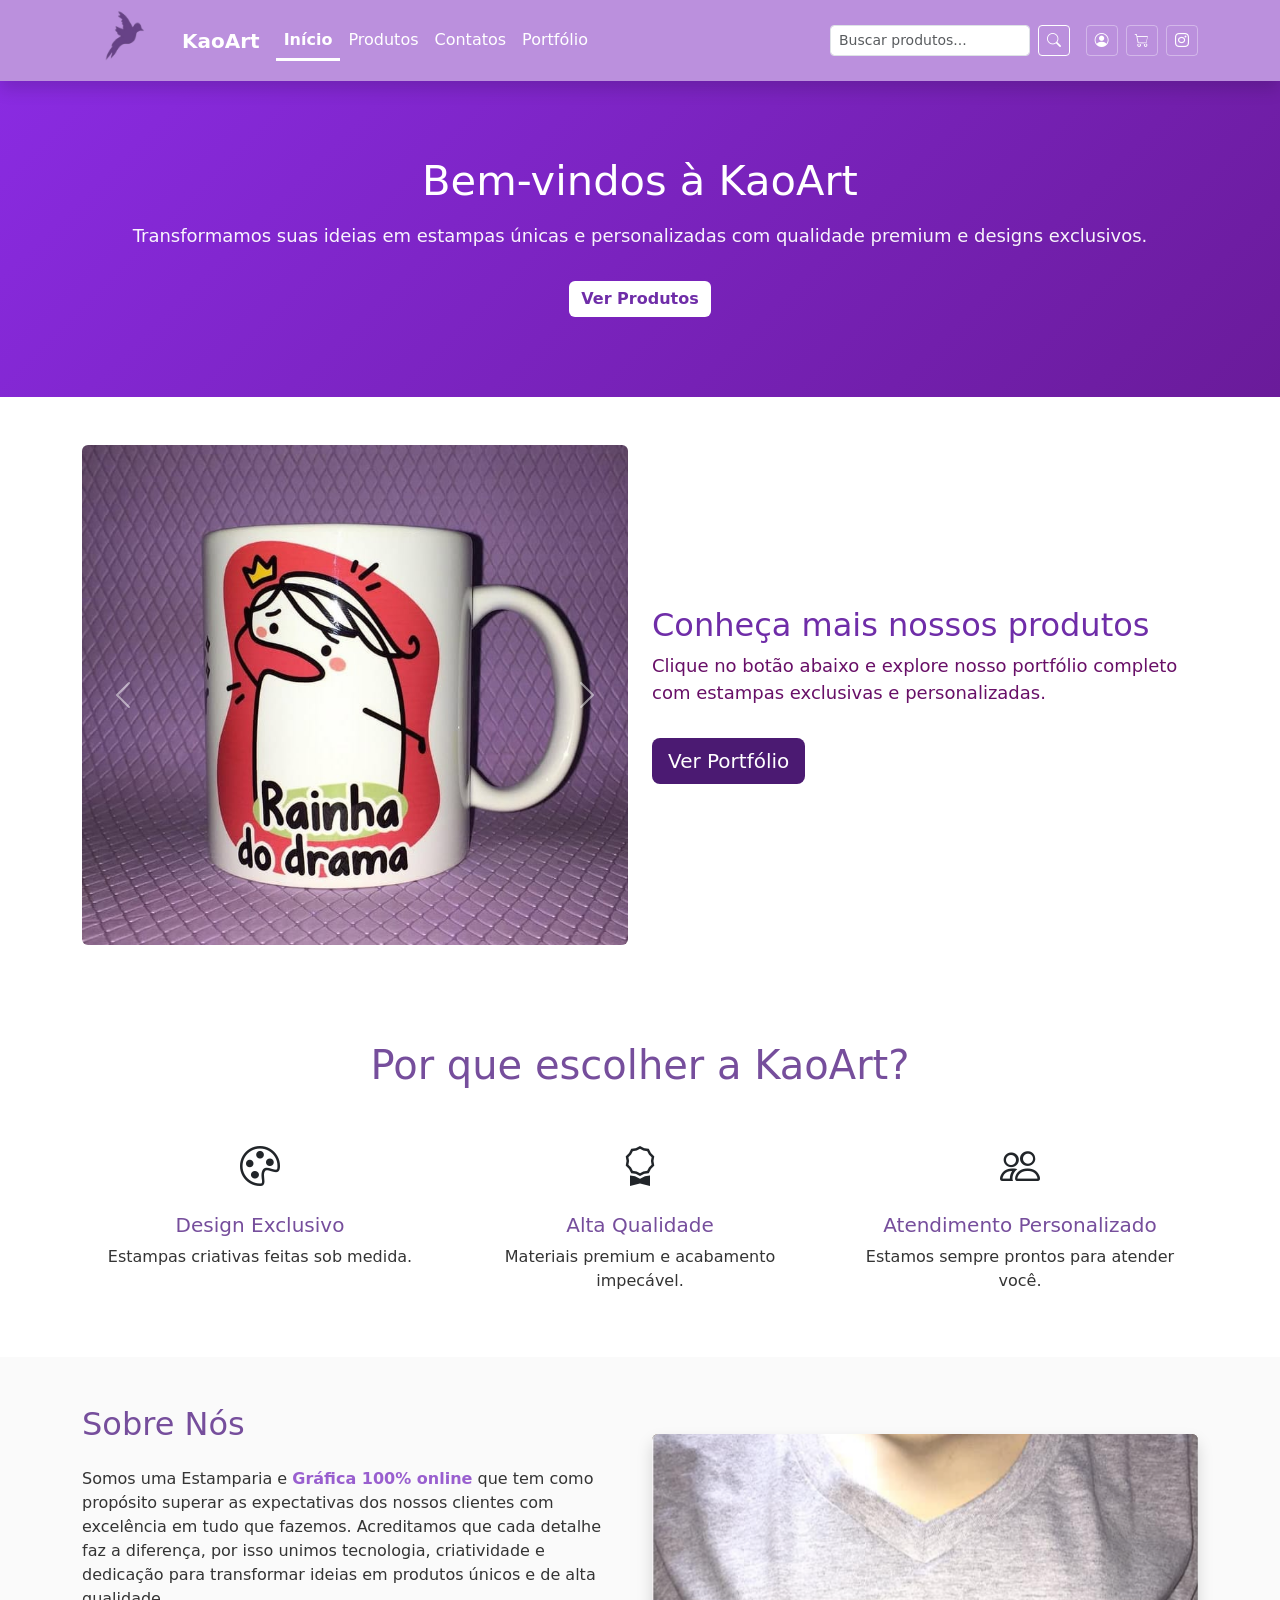
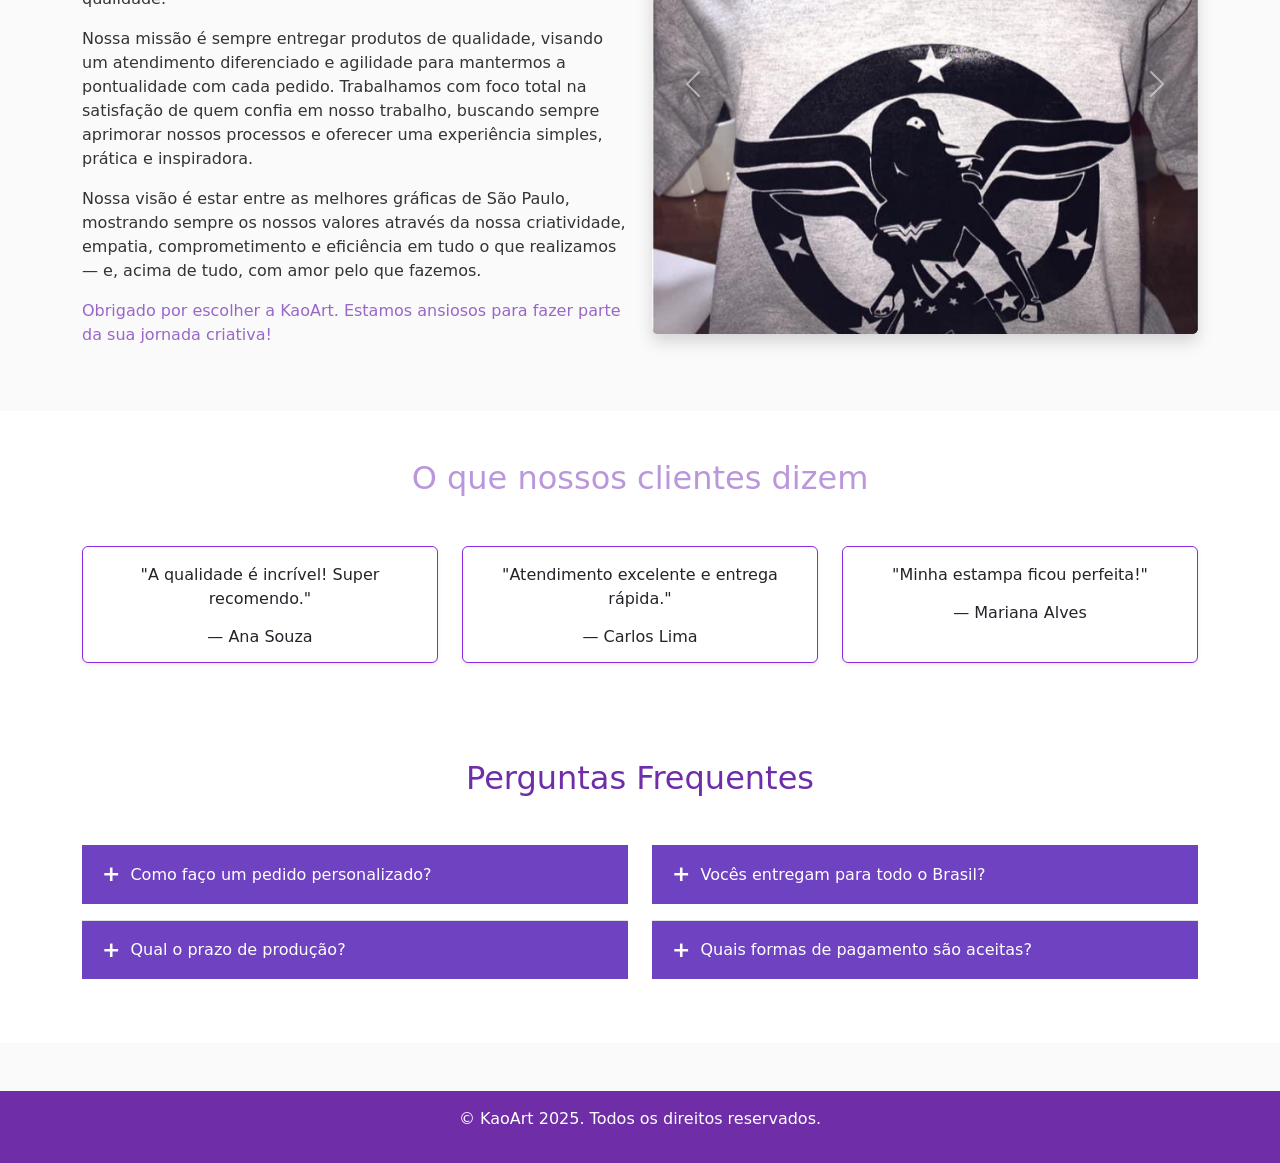
==== index.html @ a5fee168 "Páginas estáticas + Back End em PHP da tela de login" ====
<!DOCTYPE html>
<html lang="pt-br">

<head>
  <meta charset="UTF-8">
  <meta name="viewport" content="width=device-width, initial-scale=1.0">
  <link href="https://cdn.jsdelivr.net/npm/bootstrap@5.3.3/dist/css/bootstrap.min.css" rel="stylesheet">
  <link href="https://cdn.jsdelivr.net/npm/bootstrap-icons@1.11.3/font/bootstrap-icons.css" rel="stylesheet">
  <link href="Css/style.css" rel="stylesheet">
  <script src="js/atualizarCarrinho.js" defer></script>

  <title>KaoArt - Estamparia</title>
</head>

<body>


  <nav class="navbar navbar-expand-lg navbar-dark fixed-top shadow">
    <div class="container">
      <img src="img/passaroKao.png" alt="logotipo KaoArt" id="passaro" />
      <a class="navbar-brand fw-bold" href="#">KaoArt</a>

      <button class="navbar-toggler" type="button" data-bs-toggle="collapse" data-bs-target="#navbarMenu">
        <span class="navbar-toggler-icon"></span>
      </button>

      <div class="collapse navbar-collapse" id="navbarMenu">
        <ul class="navbar-nav me-auto mb-2 mb-lg-0">
          <li class="nav-item"><a class="nav-link active" href="#inicio">Início</a></li>
          <li class="nav-item"><a class="nav-link" href="produtos.html">Produtos</a></li>
          <li class="nav-item"><a class="nav-link" href="contatos.html">Contatos</a></li>
          <li class="nav-item"><a class="nav-link" href="portfolio.html">Portfólio</a></li>
        </ul>

        <form class="d-flex me-3" role="search">
          <input class="form-control form-control-sm" type="search" placeholder="Buscar produtos..."
            aria-label="Search">
          <button class="btn btn-outline-light btn-sm ms-2" type="submit"><i class="bi bi-search"></i></button>
        </form>


        <div class="d-flex align-items-center">
          <a href="login.html" class="btn btn-outline-light btn-sm me-2"><i class="bi bi-person-circle"></i></a>
          <a href="carrinho.html" class="btn btn-outline-light btn-sm position-relative">
            <i class="bi bi-cart"></i>
            <span class="position-absolute top-0 start-100 translate-middle badge rounded-pill bg-danger"></span>
          </a>
          <a href="https://www.instagram.com/kaao_art/" class="btn btn-outline-light btn-sm ms-2" target="_blank">
            <i class="bi bi-instagram"></i>
          </a>

        </div>
      </div>
    </div>
  </nav>


  <section class="hero" id="inicio">
    <div class="container">
      <h1>Bem-vindos à KaoArt</h1>
      <p class="lead mt-3">Transformamos suas ideias em estampas únicas e personalizadas com qualidade premium e designs
        exclusivos.</p>
      <a href="produtos.html" class="btn btn-light mt-3">Ver Produtos</a>
    </div>
  </section>

  <!-- SEÇÃO DE CONHEÇA NOSSOS PRODUTOS -->
  <section class="hero3 py-5" id="Meio">
    <div class="container">
      <div class="row align-items-center">

        <!-- CARROSSEL (ESQUERDA) -->
        <div class="col-md-6">
          <div id="carouselExampleInterval" class="carousel slide" data-bs-ride="carousel">
            <div class="carousel-inner">

              <div class="carousel-item active" data-bs-interval="3000">
                <img src="img/caneca/caneca3.jpeg" class="d-block w-100 rounded" alt="">
              </div>

              <div class="carousel-item" data-bs-interval="3000">
                <img src="img/Roupas/Camisa 4.png" class="d-block w-100 rounded" alt="">
              </div>

              <div class="carousel-item">
                <img src="img/Roupas/Camisa 6.png" class="d-block w-100 rounded" alt="">
              </div>

            </div>

            <button class="carousel-control-prev" type="button" data-bs-target="#carouselExampleInterval"
              data-bs-slide="prev">
              <span class="carousel-control-prev-icon"></span>
            </button>

            <button class="carousel-control-next" type="button" data-bs-target="#carouselExampleInterval"
              data-bs-slide="next">
              <span class="carousel-control-next-icon"></span>
            </button>

          </div>
        </div>

        <!-- TEXTO (DIREITA) -->
        <div class="col-md-6 text-center text-md-start mt-4 mt-md-0">
          <h2>Conheça mais nossos produtos</h2>
          <p class="lead">
            Clique no botão abaixo e explore nosso portfólio completo com
            estampas exclusivas e personalizadas.
          </p>

          <a href="portfolio.html" class="btn btn-dark btn-lg mt-3">
            Ver Portfólio
          </a>
        </div>

      </div>
    </div>
  </section>

  <!-- SEÇÃO DE  PQ ESCOLHER A KAO ART -->
  <section class="py-5 bg-light">
    <div class="container text-center">
      <h1 class="mb-5" style="color: rgb(118, 78, 156);">Por que escolher a KaoArt?</h2>

        <div class="row">

          <div class="col-md-4">
            <i class="bi bi-palette fs-1 text-dark"></i>
            <h5 class="mt-3" style="color: rgb(118, 78, 156);">Design Exclusivo</h5>
            <p>Estampas criativas feitas sob medida.</p>
          </div>

          <div class="col-md-4 mt-4 mt-md-0">
            <i class="bi bi-award fs-1 text-dark"></i>
            <h5 class="mt-3" style="color: rgb(118, 78, 156);">Alta Qualidade</h5>
            <p>Materiais premium e acabamento impecável.</p>
          </div>

          <div class="col-md-4 mt-4 mt-md-0">
            <i class="bi bi-people fs-1 text-dark"></i>
            <h5 class="mt-3" style="color: rgb(118, 78, 156);">Atendimento Personalizado</h5>
            <p>Estamos sempre prontos para atender você.</p>
          </div>

        </div>
    </div>
  </section>



  <!-- SEÇÃO DE SOBRE NÓS -->
  <section class="py-5" id="sobre-nos">
    <div class="container">
      <div class="row align-items-center">

        <!-- Coluna do Texto (esquerda) -->
        <div class="col-lg-6 mb-4 mb-lg-0">
          <h2 class="text-purple mb-4" style="color: rgb(118, 78, 156);">Sobre Nós</h2>
          <p>
            Somos uma Estamparia e <strong style="color: rgb(153, 95, 207);">Gráfica 100% online</strong> que tem como
            propósito superar as expectativas dos nossos clientes com excelência em tudo que fazemos.
            Acreditamos que cada detalhe faz a diferença, por isso unimos tecnologia, criatividade e dedicação para
            transformar ideias em produtos únicos e de alta qualidade.
          </p>
          <p>
            Nossa missão é sempre entregar produtos de qualidade, visando um atendimento diferenciado e agilidade para
            mantermos a pontualidade com cada pedido.
            Trabalhamos com foco total na satisfação de quem confia em nosso trabalho, buscando sempre aprimorar nossos
            processos e oferecer uma experiência simples, prática e inspiradora.
          </p>
          <p>
            Nossa visão é estar entre as melhores gráficas de São Paulo, mostrando sempre os nossos valores através da
            nossa criatividade, empatia, comprometimento e eficiência em tudo o que realizamos — e, acima de tudo, com
            amor pelo que fazemos.
          </p>
          <p style="color: rgb(153, 103, 199);">Obrigado por escolher a KaoArt. Estamos ansiosos para fazer parte da sua
            jornada criativa!</p>
        </div>

        <!-- Coluna do Carrossel (direita) -->
        <div class="col-lg-6">
          <div id="sobreCarousel" class="carousel slide rounded shadow" data-bs-ride="carousel">
            <div class="carousel-inner">
              <div class="carousel-item active">
                <img src="img/cartao/cartao4.png" class="d-block w-100 rounded" alt="Cartão de Visitas">
              </div>
              <div class="carousel-item">
                <img src="img/mascara/mascara5.png" class="d-block w-100 rounded" alt="Máscara">
              </div>
              <div class="carousel-item active">
                <img src="img/cartao/cartao1.png" class="d-block w-100 rounded" alt="Cartão de Visitas">
              </div>
              <div class="carousel-item active">
                <img src="img/Roupas/Camisa 1.png" class="d-block w-100 rounded" alt="Cartão de Visitas">
              </div>
            </div>
            <button class="carousel-control-prev" type="button" data-bs-target="#sobreCarousel" data-bs-slide="prev">
              <span class="carousel-control-prev-icon rounded-circle p-2" aria-hidden="true"></span>
              <span class="visually-hidden">Anterior</span>
            </button>
            <button class="carousel-control-next" type="button" data-bs-target="#sobreCarousel" data-bs-slide="next">
              <span class="carousel-control-next-icon rounded-circle p-2" aria-hidden="true"></span>
              <span class="visually-hidden">Próximo</span>
            </button>
          </div>
        </div>

      </div>
    </div>
  </section>

  <!-- SEÇÃO DE avaliações -->
  <section class="py-5 bg-white">
    <div class="container text-center">
      <h2 class="mb-5" style="color: rgb(186, 151, 219);">O que nossos clientes dizem</h2>

      <div class="row">

        <div class="col-md-4">
          <div class="card shadow-sm h-100">
            <div class="card-body">
              <p>"A qualidade é incrível! Super recomendo."</p>
              <h6 class="mt-3 mb-0">— Ana Souza</h6>
            </div>
          </div>
        </div>

        <div class="col-md-4 mt-4 mt-md-0">
          <div class="card shadow-sm h-100">
            <div class="card-body">
              <p>"Atendimento excelente e entrega rápida."</p>
              <h6 class="mt-3 mb-0">— Carlos Lima</h6>
            </div>
          </div>
        </div>

        <div class="col-md-4 mt-4 mt-md-0">
          <div class="card shadow-sm h-100">
            <div class="card-body">
              <p>"Minha estampa ficou perfeita!"</p>
              <h6 class="mt-3 mb-0">— Mariana Alves</h6>
            </div>
          </div>
        </div>

      </div>
    </div>
  </section>


  <!-- SEÇÃO DE PERGUNTAS FREQUENTES -->
  <section class="py-5 bg-light" id="faq">
    <div class="container">
      <h2 class="text-center mb-5">Perguntas Frequentes</h2>

      <div class="row">

        <!-- COLUNA ESQUERDA -->
        <div class="col-md-6">
          <div class="accordion accordion-flush" id="faqLeft">

            <div class="accordion-item">
              <h2 class="accordion-header">
                <button class="accordion-button collapsed custom-accordion" type="button" data-bs-toggle="collapse"
                  data-bs-target="#faq1">
                  Como faço um pedido personalizado?
                </button>
              </h2>
              <div id="faq1" class="accordion-collapse collapse" data-bs-parent="#faqLeft">
                <div class="accordion-body">
                  Você pode enviar sua arte ou ideia pelo nosso WhatsApp ou Instagram.
                </div>
              </div>
            </div>

            <div class="accordion-item">
              <h2 class="accordion-header">
                <button class="accordion-button collapsed custom-accordion" type="button" data-bs-toggle="collapse"
                  data-bs-target="#faq2">
                  Qual o prazo de produção?
                </button>
              </h2>
              <div id="faq2" class="accordion-collapse collapse" data-bs-parent="#faqLeft">
                <div class="accordion-body">
                  O prazo varia entre 3 a 7 dias úteis dependendo do produto.
                </div>
              </div>
            </div>

          </div>
        </div>

        <!-- COLUNA DIREITA -->
        <div class="col-md-6">
          <div class="accordion accordion-flush" id="faqRight">

            <div class="accordion-item">
              <h2 class="accordion-header">
                <button class="accordion-button collapsed custom-accordion" type="button" data-bs-toggle="collapse"
                  data-bs-target="#faq3">
                  Vocês entregam para todo o Brasil?
                </button>
              </h2>
              <div id="faq3" class="accordion-collapse collapse" data-bs-parent="#faqRight">
                <div class="accordion-body">
                  Sim! Enviamos para todo o território nacional.
                </div>
              </div>
            </div>

            <div class="accordion-item">
              <h2 class="accordion-header">
                <button class="accordion-button collapsed custom-accordion" type="button" data-bs-toggle="collapse"
                  data-bs-target="#faq4">
                  Quais formas de pagamento são aceitas?
                </button>
              </h2>
              <div id="faq4" class="accordion-collapse collapse" data-bs-parent="#faqRight">
                <div class="accordion-body">
                  Aceitamos PIX, cartão de crédito e débito.
                </div>
              </div>
            </div>

          </div>
        </div>

      </div>
    </div>
  </section>

  <footer>
    <p>&copy; KaoArt 2025. Todos os direitos reservados.</p>
  </footer>
  <script src="https://cdn.jsdelivr.net/npm/bootstrap@5.3.3/dist/js/bootstrap.bundle.min.js"></script>
</body>

</html>
---- Css/style.css ----
:root {
  --primary: #8A2BE2;
  --primary-hover: #6A1B9A;
  --bg-dark: #8A2BE2;
  --text-light: #ffffff;
  --text-dark: #2b2b2b;
}

body {
  font-family: 'Segoe UI', Tahoma, Geneva, Verdana, sans-serif;
  padding-top: 70px;
}

:root {
  --purple: #6f2da8;
  --purple-dark: #4b1a72;
  --white: #ffffff;
  --muted: #343434;
}

/* evita que o conteúdo fique escondido pelo navbar fixed-top */
body {
  padding-top: 76px;
  font-family: system-ui, -apple-system, "Segoe UI", Roboto, "Helvetica Neue", Arial;
  background: #fafafa;
  color: var(--muted);
}

#passaro {
  width: 100px;
  height: 65px;
}

/* Navbar roxa com textos brancos */
.navbar {
  background-color: var(--purple) !important;
}

.navbar-brand,
.navbar .nav-link,
.navbar .bi,
.navbar .form-control,
.navbar .btn {
  color: var(--white) !important;
}

.navbar .nav-link.active {
  font-weight: 600;
  text-decoration: underline;
}

/* Hero com gradiente roxo e textos brancos */
.hero {
  padding: 120px 0 80px;
  background: linear-gradient(135deg, var(--purple-dark), var(--purple));
  color: var(--white);
  text-align: center;
}

.hero h1 {
  color: var(--white);
  font-size: 2.6rem;
  margin-bottom: .5rem;
}

.hero p.lead {
  color: rgba(255, 255, 255, 0.95);
  font-size: 1.125rem;
}

.hero .btn-light {
  background: var(--white);
  color: var(--purple);
  border: none;
  font-weight: 600;
}

/* Teste id meio */

.hero3 {
  background: var(--white);
  color: var(--purple);
  border: none;
  font-weight: 600;
}

.hero3 h1 {
  color: rgba(74, 5, 73, 0.95);
  font-size: 2.6rem;
  margin-bottom: .5rem;
}

.hero3 p.lead {
  color: rgba(96, 2, 95, 0.95);
  font-size: 1.125rem;
}

.hero3 .btn-light {
  background: rgb(206, 181, 232);
  color: var(--purple);
  border: none;
  font-weight: 1600;
}

/* Teste */

/* Seções claras com títulos roxos */
section.bg-light {
  background: #fff !important;
  color: var(--muted);
}

section.bg-light h2 {
  color: var(--purple);
  margin-bottom: 1rem;
}

/* Botões e links */
.btn-dark {
  background: var(--purple-dark);
  border: none;
  color: var(--white);
}

a.btn-outline-light {
  color: var(--white) !important;
  border-color: rgba(255, 255, 255, 0.35) !important;
}

/* Footer roxo com texto branco e links */
footer {
  background: var(--purple);
  color: var(--white);
  text-align: center;
  padding: 1rem 0;
  margin-top: 3rem;
}

footer a {
  color: rgba(255, 255, 255, 0.95);
  text-decoration: none;
  margin: 0 .5rem;
}

footer a:hover {
  text-decoration: underline;
}

/* Pequenas melhorias responsivas */
@media (max-width: 576px) {
  .hero h1 {
    font-size: 1.8rem;
  }

  .hero p.lead {
    font-size: 1rem;
  }
}

.navbar.navbar-dark {
  background-color: #bb90dd !important;
}

.navbar .navbar-brand,
.navbar .nav-link {
  color: var(--text-light);
}

.navbar .form-control {
  width: 200px;
  transition: width 0.4s ease;
}

.navbar .form-control:focus {
  width: 300px;
}

.hero {
  background: linear-gradient(135deg, var(--primary), var(--primary-hover));
  color: var(--text-light);
  padding: 80px 0;
  text-align: center;
}

.produto img {
  width: 100%;
  height: auto;
  border-radius: 10px;
}

.preco {
  font-weight: bold;
  color: var(--primary);
  font-size: 1.1rem;
}

.card {
  transition: transform 0.2s;
  border-color: var(--primary);
}

.card:hover {
  transform: translateY(-5px);
}

.btn-primary {
  background: var(--primary) !important;
  border-color: var(--primary) !important;
}

.btn-primary:hover {
  background: var(--primary-hover) !important;
  border-color: var(--primary-hover) !important;
}

.btn-outline-light {
  border-color: var(--text-light);
  color: var(--text-light);
}

.btn-outline-light:hover {
  background-color: var(--text-light);
  color: var(--primary);
}

::-webkit-scrollbar {
  width: 20px;

}

::-webkit-scrollbar-track {
  background-color: #e7c2fc;

}

::-webkit-scrollbar-thumb {
  background-color: #6f2da8;
  border-radius: 10px;
  border: 3px solid transparent;
  background-clip: content-box;
}

.tituloPortfolio {
  color: #6A1B9A;
}

.textoPortfolio {
  text-align: justify;
  font-size: 16px;

}

.destaquetexto {
  color: #a677ca;
}

.carousel-inner img {
  max-height: 500px;
  object-fit: cover;
}

#roupa img {
  max-height: 500px;
  object-fit: cover;
}

@media (max-width: 576px) {
  .produto .card-img-top {
    margin-bottom: 8px;
  }
}

.accordion-button::after {
    display: none;
}


.custom-accordion {
    background-color: #6f42c1;
    color: white;
    font-weight: 500;
}

.custom-accordion:not(.collapsed) {
    background-color: #5a32a3;
    color: white;
}

.custom-accordion::before {
    content: "+";
    font-size: 22px;
    font-weight: bold;
    margin-right: 10px;
}

.custom-accordion:not(.collapsed)::before {
    content: "−";
}


.navbar .nav-link,
.navbar .nav-link:hover,
.navbar .nav-link:focus,
.navbar .nav-link.active {
    text-decoration: none !important;
}

.navbar .nav-link.active {
    border-bottom: 3px solid white;
    padding-bottom: 6px;
}


.filtro {
  border-color: #8A2BE2;       
  color: #8A2BE2;              
  transition: all 0.3s ease;
}

.filtro:hover,
.filtro.active {
  background-color: #8A2BE2;  
  color: #fff;                 
  border-color: #8A2BE2;     
}
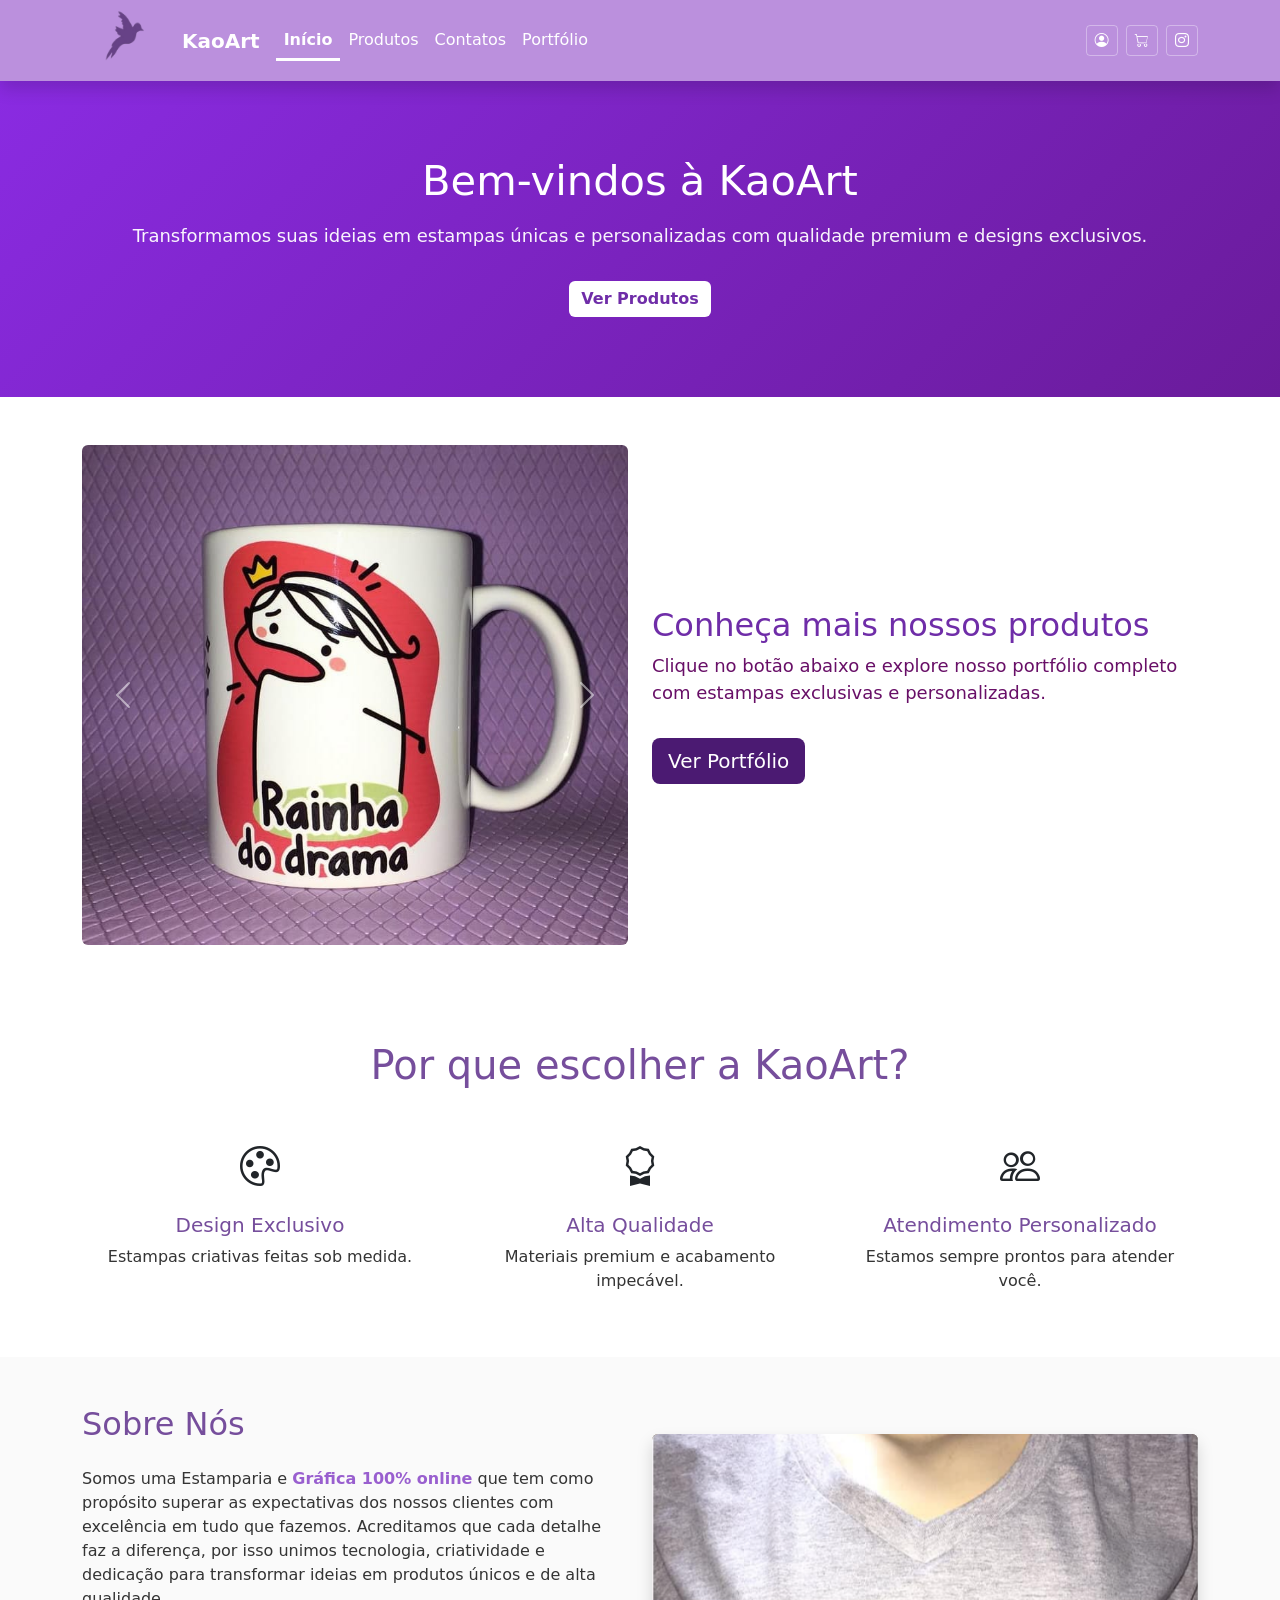
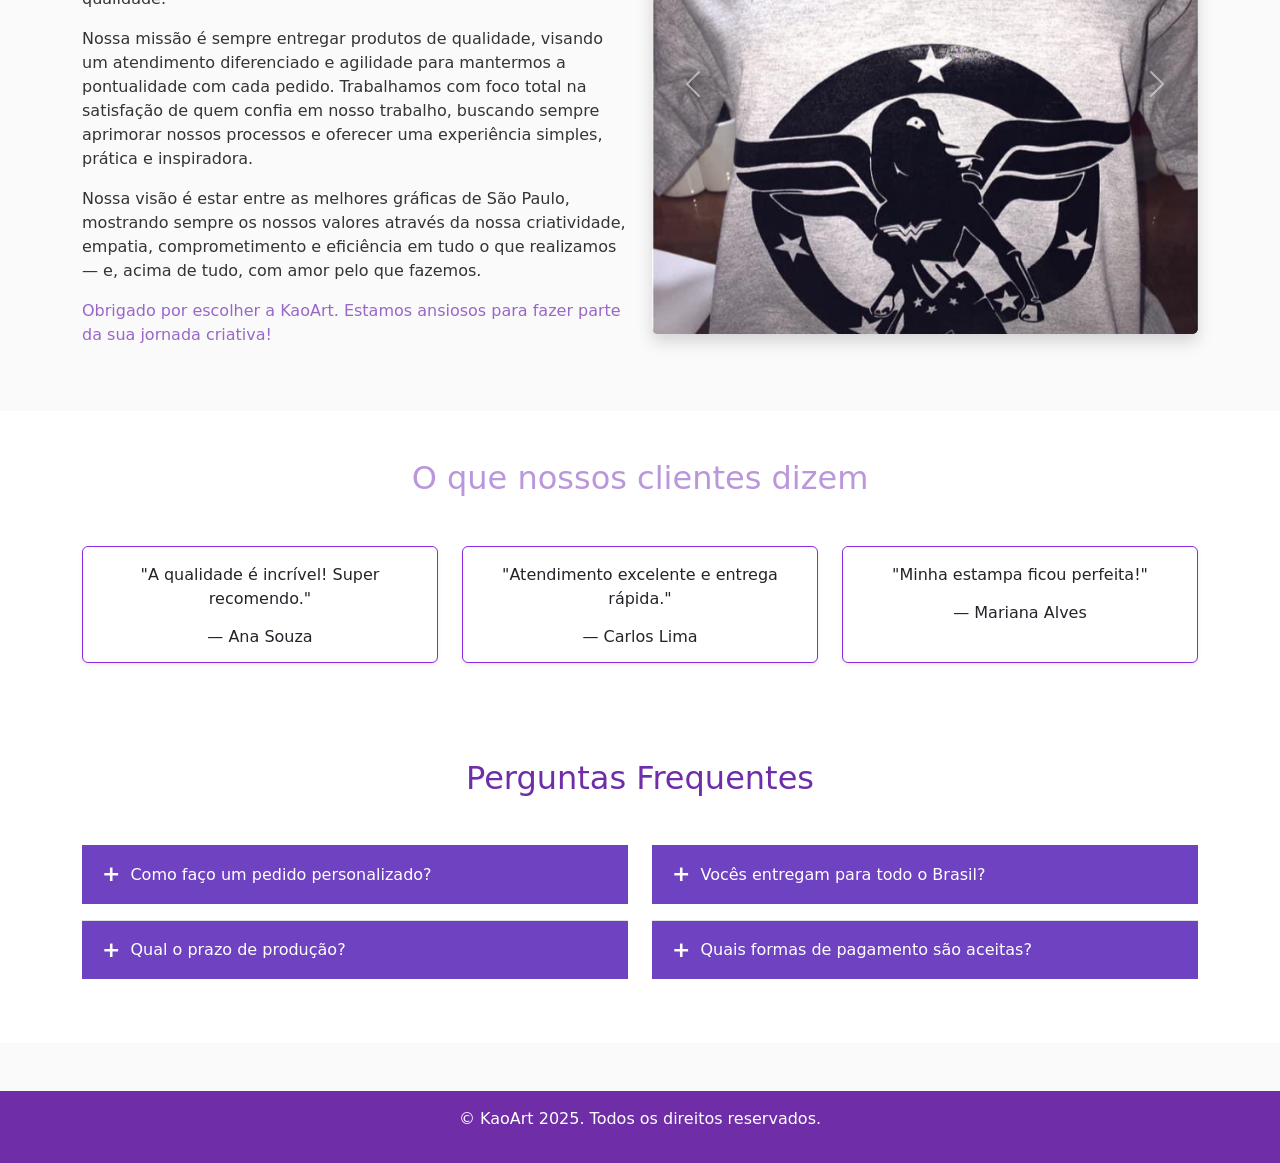
==== commit 2f4a010d: "feat: implementado busca de produtos em JavaScript" ====
--- a/index.html
+++ b/index.html
@@ -1,339 +1,335 @@
-<!DOCTYPE html>
-<html lang="pt-br">
-
-<head>
-  <meta charset="UTF-8">
-  <meta name="viewport" content="width=device-width, initial-scale=1.0">
-  <link href="https://cdn.jsdelivr.net/npm/bootstrap@5.3.3/dist/css/bootstrap.min.css" rel="stylesheet">
-  <link href="https://cdn.jsdelivr.net/npm/bootstrap-icons@1.11.3/font/bootstrap-icons.css" rel="stylesheet">
-  <link href="Css/style.css" rel="stylesheet">
-  <script src="js/atualizarCarrinho.js" defer></script>
-
-  <title>KaoArt - Estamparia</title>
-</head>
-
-<body>
-
-
-  <nav class="navbar navbar-expand-lg navbar-dark fixed-top shadow">
-    <div class="container">
-      <img src="img/passaroKao.png" alt="logotipo KaoArt" id="passaro" />
-      <a class="navbar-brand fw-bold" href="#">KaoArt</a>
-
-      <button class="navbar-toggler" type="button" data-bs-toggle="collapse" data-bs-target="#navbarMenu">
-        <span class="navbar-toggler-icon"></span>
-      </button>
-
-      <div class="collapse navbar-collapse" id="navbarMenu">
-        <ul class="navbar-nav me-auto mb-2 mb-lg-0">
-          <li class="nav-item"><a class="nav-link active" href="#inicio">Início</a></li>
-          <li class="nav-item"><a class="nav-link" href="produtos.html">Produtos</a></li>
-          <li class="nav-item"><a class="nav-link" href="contatos.html">Contatos</a></li>
-          <li class="nav-item"><a class="nav-link" href="portfolio.html">Portfólio</a></li>
-        </ul>
-
-        <form class="d-flex me-3" role="search">
-          <input class="form-control form-control-sm" type="search" placeholder="Buscar produtos..."
-            aria-label="Search">
-          <button class="btn btn-outline-light btn-sm ms-2" type="submit"><i class="bi bi-search"></i></button>
-        </form>
-
-
-        <div class="d-flex align-items-center">
-          <a href="login.html" class="btn btn-outline-light btn-sm me-2"><i class="bi bi-person-circle"></i></a>
-          <a href="carrinho.html" class="btn btn-outline-light btn-sm position-relative">
-            <i class="bi bi-cart"></i>
-            <span class="position-absolute top-0 start-100 translate-middle badge rounded-pill bg-danger"></span>
-          </a>
-          <a href="https://www.instagram.com/kaao_art/" class="btn btn-outline-light btn-sm ms-2" target="_blank">
-            <i class="bi bi-instagram"></i>
-          </a>
-
-        </div>
-      </div>
-    </div>
-  </nav>
-
-
-  <section class="hero" id="inicio">
-    <div class="container">
-      <h1>Bem-vindos à KaoArt</h1>
-      <p class="lead mt-3">Transformamos suas ideias em estampas únicas e personalizadas com qualidade premium e designs
-        exclusivos.</p>
-      <a href="produtos.html" class="btn btn-light mt-3">Ver Produtos</a>
-    </div>
-  </section>
-
-  <!-- SEÇÃO DE CONHEÇA NOSSOS PRODUTOS -->
-  <section class="hero3 py-5" id="Meio">
-    <div class="container">
-      <div class="row align-items-center">
-
-        <!-- CARROSSEL (ESQUERDA) -->
-        <div class="col-md-6">
-          <div id="carouselExampleInterval" class="carousel slide" data-bs-ride="carousel">
-            <div class="carousel-inner">
-
-              <div class="carousel-item active" data-bs-interval="3000">
-                <img src="img/caneca/caneca3.jpeg" class="d-block w-100 rounded" alt="">
-              </div>
-
-              <div class="carousel-item" data-bs-interval="3000">
-                <img src="img/Roupas/Camisa 4.png" class="d-block w-100 rounded" alt="">
-              </div>
-
-              <div class="carousel-item">
-                <img src="img/Roupas/Camisa 6.png" class="d-block w-100 rounded" alt="">
-              </div>
-
-            </div>
-
-            <button class="carousel-control-prev" type="button" data-bs-target="#carouselExampleInterval"
-              data-bs-slide="prev">
-              <span class="carousel-control-prev-icon"></span>
-            </button>
-
-            <button class="carousel-control-next" type="button" data-bs-target="#carouselExampleInterval"
-              data-bs-slide="next">
-              <span class="carousel-control-next-icon"></span>
-            </button>
-
-          </div>
-        </div>
-
-        <!-- TEXTO (DIREITA) -->
-        <div class="col-md-6 text-center text-md-start mt-4 mt-md-0">
-          <h2>Conheça mais nossos produtos</h2>
-          <p class="lead">
-            Clique no botão abaixo e explore nosso portfólio completo com
-            estampas exclusivas e personalizadas.
-          </p>
-
-          <a href="portfolio.html" class="btn btn-dark btn-lg mt-3">
-            Ver Portfólio
-          </a>
-        </div>
-
-      </div>
-    </div>
-  </section>
-
-  <!-- SEÇÃO DE  PQ ESCOLHER A KAO ART -->
-  <section class="py-5 bg-light">
-    <div class="container text-center">
-      <h1 class="mb-5" style="color: rgb(118, 78, 156);">Por que escolher a KaoArt?</h2>
-
-        <div class="row">
-
-          <div class="col-md-4">
-            <i class="bi bi-palette fs-1 text-dark"></i>
-            <h5 class="mt-3" style="color: rgb(118, 78, 156);">Design Exclusivo</h5>
-            <p>Estampas criativas feitas sob medida.</p>
-          </div>
-
-          <div class="col-md-4 mt-4 mt-md-0">
-            <i class="bi bi-award fs-1 text-dark"></i>
-            <h5 class="mt-3" style="color: rgb(118, 78, 156);">Alta Qualidade</h5>
-            <p>Materiais premium e acabamento impecável.</p>
-          </div>
-
-          <div class="col-md-4 mt-4 mt-md-0">
-            <i class="bi bi-people fs-1 text-dark"></i>
-            <h5 class="mt-3" style="color: rgb(118, 78, 156);">Atendimento Personalizado</h5>
-            <p>Estamos sempre prontos para atender você.</p>
-          </div>
-
-        </div>
-    </div>
-  </section>
-
-
-
-  <!-- SEÇÃO DE SOBRE NÓS -->
-  <section class="py-5" id="sobre-nos">
-    <div class="container">
-      <div class="row align-items-center">
-
-        <!-- Coluna do Texto (esquerda) -->
-        <div class="col-lg-6 mb-4 mb-lg-0">
-          <h2 class="text-purple mb-4" style="color: rgb(118, 78, 156);">Sobre Nós</h2>
-          <p>
-            Somos uma Estamparia e <strong style="color: rgb(153, 95, 207);">Gráfica 100% online</strong> que tem como
-            propósito superar as expectativas dos nossos clientes com excelência em tudo que fazemos.
-            Acreditamos que cada detalhe faz a diferença, por isso unimos tecnologia, criatividade e dedicação para
-            transformar ideias em produtos únicos e de alta qualidade.
-          </p>
-          <p>
-            Nossa missão é sempre entregar produtos de qualidade, visando um atendimento diferenciado e agilidade para
-            mantermos a pontualidade com cada pedido.
-            Trabalhamos com foco total na satisfação de quem confia em nosso trabalho, buscando sempre aprimorar nossos
-            processos e oferecer uma experiência simples, prática e inspiradora.
-          </p>
-          <p>
-            Nossa visão é estar entre as melhores gráficas de São Paulo, mostrando sempre os nossos valores através da
-            nossa criatividade, empatia, comprometimento e eficiência em tudo o que realizamos — e, acima de tudo, com
-            amor pelo que fazemos.
-          </p>
-          <p style="color: rgb(153, 103, 199);">Obrigado por escolher a KaoArt. Estamos ansiosos para fazer parte da sua
-            jornada criativa!</p>
-        </div>
-
-        <!-- Coluna do Carrossel (direita) -->
-        <div class="col-lg-6">
-          <div id="sobreCarousel" class="carousel slide rounded shadow" data-bs-ride="carousel">
-            <div class="carousel-inner">
-              <div class="carousel-item active">
-                <img src="img/cartao/cartao4.png" class="d-block w-100 rounded" alt="Cartão de Visitas">
-              </div>
-              <div class="carousel-item">
-                <img src="img/mascara/mascara5.png" class="d-block w-100 rounded" alt="Máscara">
-              </div>
-              <div class="carousel-item active">
-                <img src="img/cartao/cartao1.png" class="d-block w-100 rounded" alt="Cartão de Visitas">
-              </div>
-              <div class="carousel-item active">
-                <img src="img/Roupas/Camisa 1.png" class="d-block w-100 rounded" alt="Cartão de Visitas">
-              </div>
-            </div>
-            <button class="carousel-control-prev" type="button" data-bs-target="#sobreCarousel" data-bs-slide="prev">
-              <span class="carousel-control-prev-icon rounded-circle p-2" aria-hidden="true"></span>
-              <span class="visually-hidden">Anterior</span>
-            </button>
-            <button class="carousel-control-next" type="button" data-bs-target="#sobreCarousel" data-bs-slide="next">
-              <span class="carousel-control-next-icon rounded-circle p-2" aria-hidden="true"></span>
-              <span class="visually-hidden">Próximo</span>
-            </button>
-          </div>
-        </div>
-
-      </div>
-    </div>
-  </section>
-
-  <!-- SEÇÃO DE avaliações -->
-  <section class="py-5 bg-white">
-    <div class="container text-center">
-      <h2 class="mb-5" style="color: rgb(186, 151, 219);">O que nossos clientes dizem</h2>
-
-      <div class="row">
-
-        <div class="col-md-4">
-          <div class="card shadow-sm h-100">
-            <div class="card-body">
-              <p>"A qualidade é incrível! Super recomendo."</p>
-              <h6 class="mt-3 mb-0">— Ana Souza</h6>
-            </div>
-          </div>
-        </div>
-
-        <div class="col-md-4 mt-4 mt-md-0">
-          <div class="card shadow-sm h-100">
-            <div class="card-body">
-              <p>"Atendimento excelente e entrega rápida."</p>
-              <h6 class="mt-3 mb-0">— Carlos Lima</h6>
-            </div>
-          </div>
-        </div>
-
-        <div class="col-md-4 mt-4 mt-md-0">
-          <div class="card shadow-sm h-100">
-            <div class="card-body">
-              <p>"Minha estampa ficou perfeita!"</p>
-              <h6 class="mt-3 mb-0">— Mariana Alves</h6>
-            </div>
-          </div>
-        </div>
-
-      </div>
-    </div>
-  </section>
-
-
-  <!-- SEÇÃO DE PERGUNTAS FREQUENTES -->
-  <section class="py-5 bg-light" id="faq">
-    <div class="container">
-      <h2 class="text-center mb-5">Perguntas Frequentes</h2>
-
-      <div class="row">
-
-        <!-- COLUNA ESQUERDA -->
-        <div class="col-md-6">
-          <div class="accordion accordion-flush" id="faqLeft">
-
-            <div class="accordion-item">
-              <h2 class="accordion-header">
-                <button class="accordion-button collapsed custom-accordion" type="button" data-bs-toggle="collapse"
-                  data-bs-target="#faq1">
-                  Como faço um pedido personalizado?
-                </button>
-              </h2>
-              <div id="faq1" class="accordion-collapse collapse" data-bs-parent="#faqLeft">
-                <div class="accordion-body">
-                  Você pode enviar sua arte ou ideia pelo nosso WhatsApp ou Instagram.
-                </div>
-              </div>
-            </div>
-
-            <div class="accordion-item">
-              <h2 class="accordion-header">
-                <button class="accordion-button collapsed custom-accordion" type="button" data-bs-toggle="collapse"
-                  data-bs-target="#faq2">
-                  Qual o prazo de produção?
-                </button>
-              </h2>
-              <div id="faq2" class="accordion-collapse collapse" data-bs-parent="#faqLeft">
-                <div class="accordion-body">
-                  O prazo varia entre 3 a 7 dias úteis dependendo do produto.
-                </div>
-              </div>
-            </div>
-
-          </div>
-        </div>
-
-        <!-- COLUNA DIREITA -->
-        <div class="col-md-6">
-          <div class="accordion accordion-flush" id="faqRight">
-
-            <div class="accordion-item">
-              <h2 class="accordion-header">
-                <button class="accordion-button collapsed custom-accordion" type="button" data-bs-toggle="collapse"
-                  data-bs-target="#faq3">
-                  Vocês entregam para todo o Brasil?
-                </button>
-              </h2>
-              <div id="faq3" class="accordion-collapse collapse" data-bs-parent="#faqRight">
-                <div class="accordion-body">
-                  Sim! Enviamos para todo o território nacional.
-                </div>
-              </div>
-            </div>
-
-            <div class="accordion-item">
-              <h2 class="accordion-header">
-                <button class="accordion-button collapsed custom-accordion" type="button" data-bs-toggle="collapse"
-                  data-bs-target="#faq4">
-                  Quais formas de pagamento são aceitas?
-                </button>
-              </h2>
-              <div id="faq4" class="accordion-collapse collapse" data-bs-parent="#faqRight">
-                <div class="accordion-body">
-                  Aceitamos PIX, cartão de crédito e débito.
-                </div>
-              </div>
-            </div>
-
-          </div>
-        </div>
-
-      </div>
-    </div>
-  </section>
-
-  <footer>
-    <p>&copy; KaoArt 2025. Todos os direitos reservados.</p>
-  </footer>
-  <script src="https://cdn.jsdelivr.net/npm/bootstrap@5.3.3/dist/js/bootstrap.bundle.min.js"></script>
-</body>
-
+<!DOCTYPE html>
+<html lang="pt-br">
+
+<head>
+  <meta charset="UTF-8">
+  <meta name="viewport" content="width=device-width, initial-scale=1.0">
+  <link href="https://cdn.jsdelivr.net/npm/bootstrap@5.3.3/dist/css/bootstrap.min.css" rel="stylesheet">
+  <link href="https://cdn.jsdelivr.net/npm/bootstrap-icons@1.11.3/font/bootstrap-icons.css" rel="stylesheet">
+  <link href="Css/style.css" rel="stylesheet">
+  <script src="js/atualizarCarrinho.js" defer></script>
+
+  <title>KaoArt - Estamparia</title>
+</head>
+
+<body>
+
+
+  <nav class="navbar navbar-expand-lg navbar-dark fixed-top shadow">
+    <div class="container">
+      <img src="img/passaroKao.png" alt="logotipo KaoArt" id="passaro" />
+      <a class="navbar-brand fw-bold" href="#">KaoArt</a>
+
+      <button class="navbar-toggler" type="button" data-bs-toggle="collapse" data-bs-target="#navbarMenu">
+        <span class="navbar-toggler-icon"></span>
+      </button>
+
+      <div class="collapse navbar-collapse" id="navbarMenu">
+        <ul class="navbar-nav me-auto mb-2 mb-lg-0">
+          <li class="nav-item"><a class="nav-link active" href="#inicio">Início</a></li>
+          <li class="nav-item"><a class="nav-link" href="produtos.html">Produtos</a></li>
+          <li class="nav-item"><a class="nav-link" href="contatos.html">Contatos</a></li>
+          <li class="nav-item"><a class="nav-link" href="portfolio.html">Portfólio</a></li>
+        </ul>
+
+        
+
+
+        <div class="d-flex align-items-center">
+          <a href="login.html" class="btn btn-outline-light btn-sm me-2"><i class="bi bi-person-circle"></i></a>
+          <a href="carrinho.html" class="btn btn-outline-light btn-sm position-relative">
+            <i class="bi bi-cart"></i>
+            <span class="position-absolute top-0 start-100 translate-middle badge rounded-pill bg-danger"></span>
+          </a>
+          <a href="https://www.instagram.com/kaao_art/" class="btn btn-outline-light btn-sm ms-2" target="_blank">
+            <i class="bi bi-instagram"></i>
+          </a>
+
+        </div>
+      </div>
+    </div>
+  </nav>
+
+
+  <section class="hero" id="inicio">
+    <div class="container">
+      <h1>Bem-vindos à KaoArt</h1>
+      <p class="lead mt-3">Transformamos suas ideias em estampas únicas e personalizadas com qualidade premium e designs
+        exclusivos.</p>
+      <a href="produtos.html" class="btn btn-light mt-3">Ver Produtos</a>
+    </div>
+  </section>
+
+  <!-- SEÇÃO DE CONHEÇA NOSSOS PRODUTOS -->
+  <section class="hero3 py-5" id="Meio">
+    <div class="container">
+      <div class="row align-items-center">
+
+        <!-- CARROSSEL (ESQUERDA) -->
+        <div class="col-md-6">
+          <div id="carouselExampleInterval" class="carousel slide" data-bs-ride="carousel">
+            <div class="carousel-inner">
+
+              <div class="carousel-item active" data-bs-interval="3000">
+                <img src="img/caneca/caneca3.jpeg" class="d-block w-100 rounded" alt="">
+              </div>
+
+              <div class="carousel-item" data-bs-interval="3000">
+                <img src="img/Roupas/Camisa 4.png" class="d-block w-100 rounded" alt="">
+              </div>
+
+              <div class="carousel-item">
+                <img src="img/Roupas/Camisa 6.png" class="d-block w-100 rounded" alt="">
+              </div>
+
+            </div>
+
+            <button class="carousel-control-prev" type="button" data-bs-target="#carouselExampleInterval"
+              data-bs-slide="prev">
+              <span class="carousel-control-prev-icon"></span>
+            </button>
+
+            <button class="carousel-control-next" type="button" data-bs-target="#carouselExampleInterval"
+              data-bs-slide="next">
+              <span class="carousel-control-next-icon"></span>
+            </button>
+
+          </div>
+        </div>
+
+        <!-- TEXTO (DIREITA) -->
+        <div class="col-md-6 text-center text-md-start mt-4 mt-md-0">
+          <h2>Conheça mais nossos produtos</h2>
+          <p class="lead">
+            Clique no botão abaixo e explore nosso portfólio completo com
+            estampas exclusivas e personalizadas.
+          </p>
+
+          <a href="portfolio.html" class="btn btn-dark btn-lg mt-3">
+            Ver Portfólio
+          </a>
+        </div>
+
+      </div>
+    </div>
+  </section>
+
+  <!-- SEÇÃO DE  PQ ESCOLHER A KAO ART -->
+  <section class="py-5 bg-light">
+    <div class="container text-center">
+      <h1 class="mb-5" style="color: rgb(118, 78, 156);">Por que escolher a KaoArt?</h2>
+
+        <div class="row">
+
+          <div class="col-md-4">
+            <i class="bi bi-palette fs-1 text-dark"></i>
+            <h5 class="mt-3" style="color: rgb(118, 78, 156);">Design Exclusivo</h5>
+            <p>Estampas criativas feitas sob medida.</p>
+          </div>
+
+          <div class="col-md-4 mt-4 mt-md-0">
+            <i class="bi bi-award fs-1 text-dark"></i>
+            <h5 class="mt-3" style="color: rgb(118, 78, 156);">Alta Qualidade</h5>
+            <p>Materiais premium e acabamento impecável.</p>
+          </div>
+
+          <div class="col-md-4 mt-4 mt-md-0">
+            <i class="bi bi-people fs-1 text-dark"></i>
+            <h5 class="mt-3" style="color: rgb(118, 78, 156);">Atendimento Personalizado</h5>
+            <p>Estamos sempre prontos para atender você.</p>
+          </div>
+
+        </div>
+    </div>
+  </section>
+
+
+
+  <!-- SEÇÃO DE SOBRE NÓS -->
+  <section class="py-5" id="sobre-nos">
+    <div class="container">
+      <div class="row align-items-center">
+
+        <!-- Coluna do Texto (esquerda) -->
+        <div class="col-lg-6 mb-4 mb-lg-0">
+          <h2 class="text-purple mb-4" style="color: rgb(118, 78, 156);">Sobre Nós</h2>
+          <p>
+            Somos uma Estamparia e <strong style="color: rgb(153, 95, 207);">Gráfica 100% online</strong> que tem como
+            propósito superar as expectativas dos nossos clientes com excelência em tudo que fazemos.
+            Acreditamos que cada detalhe faz a diferença, por isso unimos tecnologia, criatividade e dedicação para
+            transformar ideias em produtos únicos e de alta qualidade.
+          </p>
+          <p>
+            Nossa missão é sempre entregar produtos de qualidade, visando um atendimento diferenciado e agilidade para
+            mantermos a pontualidade com cada pedido.
+            Trabalhamos com foco total na satisfação de quem confia em nosso trabalho, buscando sempre aprimorar nossos
+            processos e oferecer uma experiência simples, prática e inspiradora.
+          </p>
+          <p>
+            Nossa visão é estar entre as melhores gráficas de São Paulo, mostrando sempre os nossos valores através da
+            nossa criatividade, empatia, comprometimento e eficiência em tudo o que realizamos — e, acima de tudo, com
+            amor pelo que fazemos.
+          </p>
+          <p style="color: rgb(153, 103, 199);">Obrigado por escolher a KaoArt. Estamos ansiosos para fazer parte da sua
+            jornada criativa!</p>
+        </div>
+
+        <!-- Coluna do Carrossel (direita) -->
+        <div class="col-lg-6">
+          <div id="sobreCarousel" class="carousel slide rounded shadow" data-bs-ride="carousel">
+            <div class="carousel-inner">
+              <div class="carousel-item active">
+                <img src="img/cartao/cartao4.png" class="d-block w-100 rounded" alt="Cartão de Visitas">
+              </div>
+              <div class="carousel-item">
+                <img src="img/mascara/mascara5.png" class="d-block w-100 rounded" alt="Máscara">
+              </div>
+              <div class="carousel-item active">
+                <img src="img/cartao/cartao1.png" class="d-block w-100 rounded" alt="Cartão de Visitas">
+              </div>
+              <div class="carousel-item active">
+                <img src="img/Roupas/Camisa 1.png" class="d-block w-100 rounded" alt="Cartão de Visitas">
+              </div>
+            </div>
+            <button class="carousel-control-prev" type="button" data-bs-target="#sobreCarousel" data-bs-slide="prev">
+              <span class="carousel-control-prev-icon rounded-circle p-2" aria-hidden="true"></span>
+              <span class="visually-hidden">Anterior</span>
+            </button>
+            <button class="carousel-control-next" type="button" data-bs-target="#sobreCarousel" data-bs-slide="next">
+              <span class="carousel-control-next-icon rounded-circle p-2" aria-hidden="true"></span>
+              <span class="visually-hidden">Próximo</span>
+            </button>
+          </div>
+        </div>
+
+      </div>
+    </div>
+  </section>
+
+  <!-- SEÇÃO DE avaliações -->
+  <section class="py-5 bg-white">
+    <div class="container text-center">
+      <h2 class="mb-5" style="color: rgb(186, 151, 219);">O que nossos clientes dizem</h2>
+
+      <div class="row">
+
+        <div class="col-md-4">
+          <div class="card shadow-sm h-100">
+            <div class="card-body">
+              <p>"A qualidade é incrível! Super recomendo."</p>
+              <h6 class="mt-3 mb-0">— Ana Souza</h6>
+            </div>
+          </div>
+        </div>
+
+        <div class="col-md-4 mt-4 mt-md-0">
+          <div class="card shadow-sm h-100">
+            <div class="card-body">
+              <p>"Atendimento excelente e entrega rápida."</p>
+              <h6 class="mt-3 mb-0">— Carlos Lima</h6>
+            </div>
+          </div>
+        </div>
+
+        <div class="col-md-4 mt-4 mt-md-0">
+          <div class="card shadow-sm h-100">
+            <div class="card-body">
+              <p>"Minha estampa ficou perfeita!"</p>
+              <h6 class="mt-3 mb-0">— Mariana Alves</h6>
+            </div>
+          </div>
+        </div>
+
+      </div>
+    </div>
+  </section>
+
+
+  <!-- SEÇÃO DE PERGUNTAS FREQUENTES -->
+  <section class="py-5 bg-light" id="faq">
+    <div class="container">
+      <h2 class="text-center mb-5">Perguntas Frequentes</h2>
+
+      <div class="row">
+
+        <!-- COLUNA ESQUERDA -->
+        <div class="col-md-6">
+          <div class="accordion accordion-flush" id="faqLeft">
+
+            <div class="accordion-item">
+              <h2 class="accordion-header">
+                <button class="accordion-button collapsed custom-accordion" type="button" data-bs-toggle="collapse"
+                  data-bs-target="#faq1">
+                  Como faço um pedido personalizado?
+                </button>
+              </h2>
+              <div id="faq1" class="accordion-collapse collapse" data-bs-parent="#faqLeft">
+                <div class="accordion-body">
+                  Você pode enviar sua arte ou ideia pelo nosso WhatsApp ou Instagram.
+                </div>
+              </div>
+            </div>
+
+            <div class="accordion-item">
+              <h2 class="accordion-header">
+                <button class="accordion-button collapsed custom-accordion" type="button" data-bs-toggle="collapse"
+                  data-bs-target="#faq2">
+                  Qual o prazo de produção?
+                </button>
+              </h2>
+              <div id="faq2" class="accordion-collapse collapse" data-bs-parent="#faqLeft">
+                <div class="accordion-body">
+                  O prazo varia entre 3 a 7 dias úteis dependendo do produto.
+                </div>
+              </div>
+            </div>
+
+          </div>
+        </div>
+
+        <!-- COLUNA DIREITA -->
+        <div class="col-md-6">
+          <div class="accordion accordion-flush" id="faqRight">
+
+            <div class="accordion-item">
+              <h2 class="accordion-header">
+                <button class="accordion-button collapsed custom-accordion" type="button" data-bs-toggle="collapse"
+                  data-bs-target="#faq3">
+                  Vocês entregam para todo o Brasil?
+                </button>
+              </h2>
+              <div id="faq3" class="accordion-collapse collapse" data-bs-parent="#faqRight">
+                <div class="accordion-body">
+                  Sim! Enviamos para todo o território nacional.
+                </div>
+              </div>
+            </div>
+
+            <div class="accordion-item">
+              <h2 class="accordion-header">
+                <button class="accordion-button collapsed custom-accordion" type="button" data-bs-toggle="collapse"
+                  data-bs-target="#faq4">
+                  Quais formas de pagamento são aceitas?
+                </button>
+              </h2>
+              <div id="faq4" class="accordion-collapse collapse" data-bs-parent="#faqRight">
+                <div class="accordion-body">
+                  Aceitamos PIX, cartão de crédito e débito.
+                </div>
+              </div>
+            </div>
+
+          </div>
+        </div>
+
+      </div>
+    </div>
+  </section>
+
+  <footer>
+    <p>&copy; KaoArt 2025. Todos os direitos reservados.</p>
+  </footer>
+  <script src="https://cdn.jsdelivr.net/npm/bootstrap@5.3.3/dist/js/bootstrap.bundle.min.js"></script>
+</body>
+
 </html>
--- a/Css/style.css
+++ b/Css/style.css
@@ -1,325 +1,336 @@
-:root {
-  --primary: #8A2BE2;
-  --primary-hover: #6A1B9A;
-  --bg-dark: #8A2BE2;
-  --text-light: #ffffff;
-  --text-dark: #2b2b2b;
-}
-
-body {
-  font-family: 'Segoe UI', Tahoma, Geneva, Verdana, sans-serif;
-  padding-top: 70px;
-}
-
-:root {
-  --purple: #6f2da8;
-  --purple-dark: #4b1a72;
-  --white: #ffffff;
-  --muted: #343434;
-}
-
-/* evita que o conteúdo fique escondido pelo navbar fixed-top */
-body {
-  padding-top: 76px;
-  font-family: system-ui, -apple-system, "Segoe UI", Roboto, "Helvetica Neue", Arial;
-  background: #fafafa;
-  color: var(--muted);
-}
-
-#passaro {
-  width: 100px;
-  height: 65px;
-}
-
-/* Navbar roxa com textos brancos */
-.navbar {
-  background-color: var(--purple) !important;
-}
-
-.navbar-brand,
-.navbar .nav-link,
-.navbar .bi,
-.navbar .form-control,
-.navbar .btn {
-  color: var(--white) !important;
-}
-
-.navbar .nav-link.active {
-  font-weight: 600;
-  text-decoration: underline;
-}
-
-/* Hero com gradiente roxo e textos brancos */
-.hero {
-  padding: 120px 0 80px;
-  background: linear-gradient(135deg, var(--purple-dark), var(--purple));
-  color: var(--white);
-  text-align: center;
-}
-
-.hero h1 {
-  color: var(--white);
-  font-size: 2.6rem;
-  margin-bottom: .5rem;
-}
-
-.hero p.lead {
-  color: rgba(255, 255, 255, 0.95);
-  font-size: 1.125rem;
-}
-
-.hero .btn-light {
-  background: var(--white);
-  color: var(--purple);
-  border: none;
-  font-weight: 600;
-}
-
-/* Teste id meio */
-
-.hero3 {
-  background: var(--white);
-  color: var(--purple);
-  border: none;
-  font-weight: 600;
-}
-
-.hero3 h1 {
-  color: rgba(74, 5, 73, 0.95);
-  font-size: 2.6rem;
-  margin-bottom: .5rem;
-}
-
-.hero3 p.lead {
-  color: rgba(96, 2, 95, 0.95);
-  font-size: 1.125rem;
-}
-
-.hero3 .btn-light {
-  background: rgb(206, 181, 232);
-  color: var(--purple);
-  border: none;
-  font-weight: 1600;
-}
-
-/* Teste */
-
-/* Seções claras com títulos roxos */
-section.bg-light {
-  background: #fff !important;
-  color: var(--muted);
-}
-
-section.bg-light h2 {
-  color: var(--purple);
-  margin-bottom: 1rem;
-}
-
-/* Botões e links */
-.btn-dark {
-  background: var(--purple-dark);
-  border: none;
-  color: var(--white);
-}
-
-a.btn-outline-light {
-  color: var(--white) !important;
-  border-color: rgba(255, 255, 255, 0.35) !important;
-}
-
-/* Footer roxo com texto branco e links */
-footer {
-  background: var(--purple);
-  color: var(--white);
-  text-align: center;
-  padding: 1rem 0;
-  margin-top: 3rem;
-}
-
-footer a {
-  color: rgba(255, 255, 255, 0.95);
-  text-decoration: none;
-  margin: 0 .5rem;
-}
-
-footer a:hover {
-  text-decoration: underline;
-}
-
-/* Pequenas melhorias responsivas */
-@media (max-width: 576px) {
-  .hero h1 {
-    font-size: 1.8rem;
-  }
-
-  .hero p.lead {
-    font-size: 1rem;
-  }
-}
-
-.navbar.navbar-dark {
-  background-color: #bb90dd !important;
-}
-
-.navbar .navbar-brand,
-.navbar .nav-link {
-  color: var(--text-light);
-}
-
-.navbar .form-control {
-  width: 200px;
-  transition: width 0.4s ease;
-}
-
-.navbar .form-control:focus {
-  width: 300px;
-}
-
-.hero {
-  background: linear-gradient(135deg, var(--primary), var(--primary-hover));
-  color: var(--text-light);
-  padding: 80px 0;
-  text-align: center;
-}
-
-.produto img {
-  width: 100%;
-  height: auto;
-  border-radius: 10px;
-}
-
-.preco {
-  font-weight: bold;
-  color: var(--primary);
-  font-size: 1.1rem;
-}
-
-.card {
-  transition: transform 0.2s;
-  border-color: var(--primary);
-}
-
-.card:hover {
-  transform: translateY(-5px);
-}
-
-.btn-primary {
-  background: var(--primary) !important;
-  border-color: var(--primary) !important;
-}
-
-.btn-primary:hover {
-  background: var(--primary-hover) !important;
-  border-color: var(--primary-hover) !important;
-}
-
-.btn-outline-light {
-  border-color: var(--text-light);
-  color: var(--text-light);
-}
-
-.btn-outline-light:hover {
-  background-color: var(--text-light);
-  color: var(--primary);
-}
-
-::-webkit-scrollbar {
-  width: 20px;
-
-}
-
-::-webkit-scrollbar-track {
-  background-color: #e7c2fc;
-
-}
-
-::-webkit-scrollbar-thumb {
-  background-color: #6f2da8;
-  border-radius: 10px;
-  border: 3px solid transparent;
-  background-clip: content-box;
-}
-
-.tituloPortfolio {
-  color: #6A1B9A;
-}
-
-.textoPortfolio {
-  text-align: justify;
-  font-size: 16px;
-
-}
-
-.destaquetexto {
-  color: #a677ca;
-}
-
-.carousel-inner img {
-  max-height: 500px;
-  object-fit: cover;
-}
-
-#roupa img {
-  max-height: 500px;
-  object-fit: cover;
-}
-
-@media (max-width: 576px) {
-  .produto .card-img-top {
-    margin-bottom: 8px;
-  }
-}
-
-.accordion-button::after {
-    display: none;
-}
-
-
-.custom-accordion {
-    background-color: #6f42c1;
-    color: white;
-    font-weight: 500;
-}
-
-.custom-accordion:not(.collapsed) {
-    background-color: #5a32a3;
-    color: white;
-}
-
-.custom-accordion::before {
-    content: "+";
-    font-size: 22px;
-    font-weight: bold;
-    margin-right: 10px;
-}
-
-.custom-accordion:not(.collapsed)::before {
-    content: "−";
-}
-
-
-.navbar .nav-link,
-.navbar .nav-link:hover,
-.navbar .nav-link:focus,
-.navbar .nav-link.active {
-    text-decoration: none !important;
-}
-
-.navbar .nav-link.active {
-    border-bottom: 3px solid white;
-    padding-bottom: 6px;
-}
-
-
-.filtro {
-  border-color: #8A2BE2;       
-  color: #8A2BE2;              
-  transition: all 0.3s ease;
-}
-
-.filtro:hover,
-.filtro.active {
-  background-color: #8A2BE2;  
-  color: #fff;                 
-  border-color: #8A2BE2;     
-}
+:root {
+  --primary: #8A2BE2;
+  --primary-hover: #6A1B9A;
+  --bg-dark: #8A2BE2;
+  --text-light: #ffffff;
+  --text-dark: #2b2b2b;
+}
+
+body {
+  font-family: 'Segoe UI', Tahoma, Geneva, Verdana, sans-serif;
+  padding-top: 70px;
+}
+
+:root {
+  --purple: #6f2da8;
+  --purple-dark: #4b1a72;
+  --white: #ffffff;
+  --muted: #343434;
+}
+
+/* evita que o conteúdo fique escondido pelo navbar fixed-top */
+body {
+  padding-top: 76px;
+  font-family: system-ui, -apple-system, "Segoe UI", Roboto, "Helvetica Neue", Arial;
+  background: #fafafa;
+  color: var(--muted);
+}
+
+#passaro {
+  width: 100px;
+  height: 65px;
+}
+
+/* Navbar roxa com textos brancos */
+.navbar {
+  background-color: var(--purple) !important;
+}
+
+.navbar-brand,
+.navbar .nav-link,
+.navbar .bi,
+.navbar .form-control,
+.navbar .btn {
+  color: var(--white) !important;
+}
+
+.navbar .nav-link.active {
+  font-weight: 600;
+  text-decoration: underline;
+}
+
+/* Hero com gradiente roxo e textos brancos */
+.hero {
+  padding: 120px 0 80px;
+  background: linear-gradient(135deg, var(--purple-dark), var(--purple));
+  color: var(--white);
+  text-align: center;
+}
+
+.hero h1 {
+  color: var(--white);
+  font-size: 2.6rem;
+  margin-bottom: .5rem;
+}
+
+.hero p.lead {
+  color: rgba(255, 255, 255, 0.95);
+  font-size: 1.125rem;
+}
+
+.hero .btn-light {
+  background: var(--white);
+  color: var(--purple);
+  border: none;
+  font-weight: 600;
+}
+
+/* Teste id meio */
+
+.hero3 {
+  background: var(--white);
+  color: var(--purple);
+  border: none;
+  font-weight: 600;
+}
+
+.hero3 h1 {
+  color: rgba(74, 5, 73, 0.95);
+  font-size: 2.6rem;
+  margin-bottom: .5rem;
+}
+
+.hero3 p.lead {
+  color: rgba(96, 2, 95, 0.95);
+  font-size: 1.125rem;
+}
+
+.hero3 .btn-light {
+  background: rgb(206, 181, 232);
+  color: var(--purple);
+  border: none;
+  font-weight: 1600;
+}
+
+/* Teste */
+
+/* Seções claras com títulos roxos */
+section.bg-light {
+  background: #fff !important;
+  color: var(--muted);
+}
+
+section.bg-light h2 {
+  color: var(--purple);
+  margin-bottom: 1rem;
+}
+
+/* Botões e links */
+.btn-dark {
+  background: var(--purple-dark);
+  border: none;
+  color: var(--white);
+}
+
+a.btn-outline-light {
+  color: var(--white) !important;
+  border-color: rgba(255, 255, 255, 0.35) !important;
+}
+
+/* Footer roxo com texto branco e links */
+footer {
+  background: var(--purple);
+  color: var(--white);
+  text-align: center;
+  padding: 1rem 0;
+  margin-top: 3rem;
+}
+
+footer a {
+  color: rgba(255, 255, 255, 0.95);
+  text-decoration: none;
+  margin: 0 .5rem;
+}
+
+footer a:hover {
+  text-decoration: underline;
+}
+
+/* Pequenas melhorias responsivas */
+@media (max-width: 576px) {
+  .hero h1 {
+    font-size: 1.8rem;
+  }
+
+  .hero p.lead {
+    font-size: 1rem;
+  }
+}
+
+.navbar.navbar-dark {
+  background-color: #bb90dd !important;
+}
+
+.navbar .navbar-brand,
+.navbar .nav-link {
+  color: var(--text-light);
+}
+
+.navbar .form-control {
+  width: 200px;
+  transition: width 0.4s ease;
+}
+
+.navbar .form-control:focus {
+  width: 300px;
+}
+
+.hero {
+  background: linear-gradient(135deg, var(--primary), var(--primary-hover));
+  color: var(--text-light);
+  padding: 80px 0;
+  text-align: center;
+}
+
+.produto img {
+  width: 100%;
+  height: auto;
+  border-radius: 10px;
+}
+
+.preco {
+  font-weight: bold;
+  color: var(--primary);
+  font-size: 1.1rem;
+}
+
+.card {
+  transition: transform 0.2s;
+  border-color: var(--primary);
+}
+
+.card:hover {
+  transform: translateY(-5px);
+}
+
+.btn-primary {
+  background: var(--primary) !important;
+  border-color: var(--primary) !important;
+}
+
+.btn-primary:hover {
+  background: var(--primary-hover) !important;
+  border-color: var(--primary-hover) !important;
+}
+
+.btn-outline-light {
+  border-color: var(--text-light);
+  color: var(--text-light);
+}
+
+.btn-outline-light:hover {
+  background-color: var(--text-light);
+  color: var(--primary);
+}
+
+::-webkit-scrollbar {
+  width: 20px;
+
+}
+
+::-webkit-scrollbar-track {
+  background-color: #e7c2fc;
+
+}
+
+::-webkit-scrollbar-thumb {
+  background-color: #6f2da8;
+  border-radius: 10px;
+  border: 3px solid transparent;
+  background-clip: content-box;
+}
+
+.tituloPortfolio {
+  color: #6A1B9A;
+}
+
+.textoPortfolio {
+  text-align: justify;
+  font-size: 16px;
+
+}
+
+.destaquetexto {
+  color: #a677ca;
+}
+
+.carousel-inner img {
+  max-height: 500px;
+  object-fit: cover;
+}
+
+#roupa img {
+  max-height: 500px;
+  object-fit: cover;
+}
+
+@media (max-width: 576px) {
+  .produto .card-img-top {
+    margin-bottom: 8px;
+  }
+}
+
+.accordion-button::after {
+    display: none;
+}
+
+
+.custom-accordion {
+    background-color: #6f42c1;
+    color: white;
+    font-weight: 500;
+}
+
+.custom-accordion:not(.collapsed) {
+    background-color: #5a32a3;
+    color: white;
+}
+
+.custom-accordion::before {
+    content: "+";
+    font-size: 22px;
+    font-weight: bold;
+    margin-right: 10px;
+}
+
+.custom-accordion:not(.collapsed)::before {
+    content: "−";
+}
+
+
+.navbar .nav-link,
+.navbar .nav-link:hover,
+.navbar .nav-link:focus,
+.navbar .nav-link.active {
+    text-decoration: none !important;
+}
+
+.navbar .nav-link.active {
+    border-bottom: 3px solid white;
+    padding-bottom: 6px;
+}
+
+
+.filtro {
+  border-color: #8A2BE2;       
+  color: #8A2BE2;              
+  transition: all 0.3s ease;
+}
+
+.filtro:hover,
+.filtro.active {
+  background-color: #8A2BE2;  
+  color: #fff;                 
+  border-color: #8A2BE2;     
+}
+
+
+.navbar-dark .form-control {
+  background-color: #fff;
+  color: #000 !important;
+}
+
+.navbar-dark .form-control:focus {
+  background-color: #fff;
+  color: #000 !important;
+}
